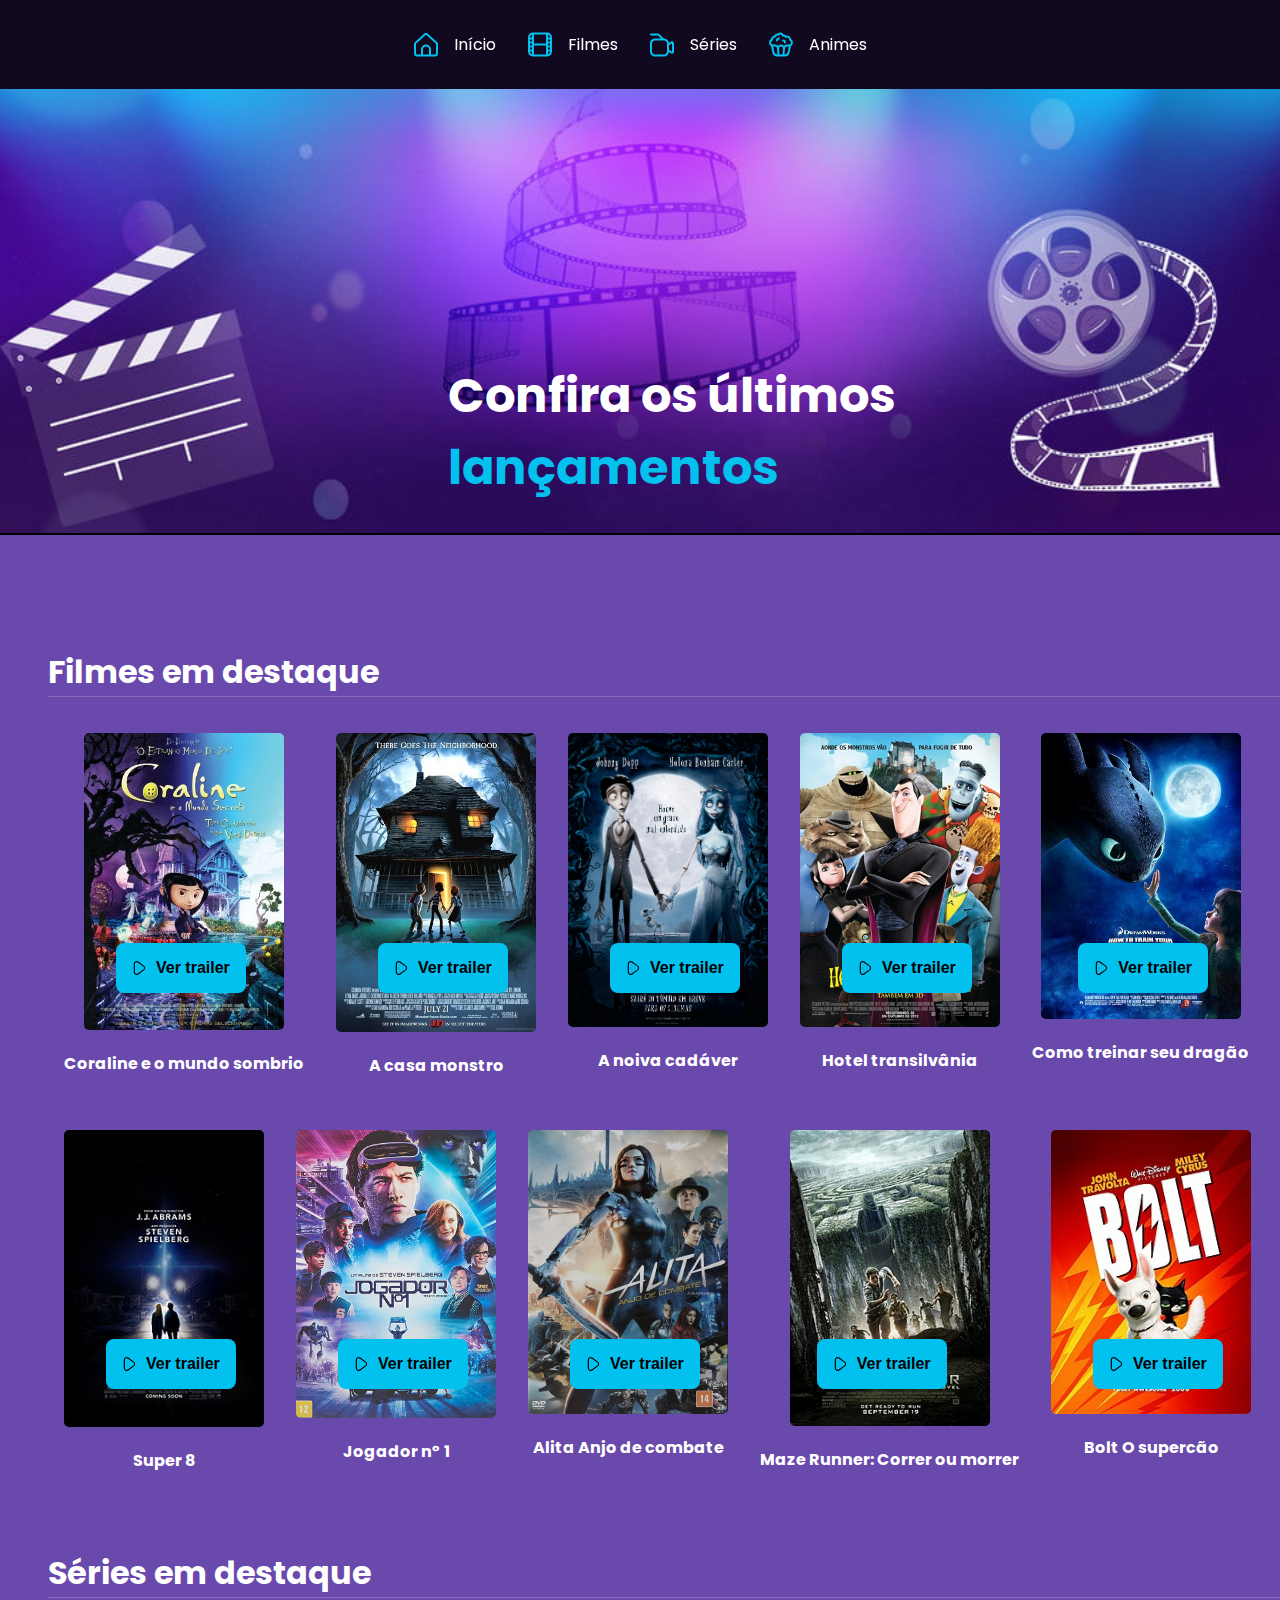
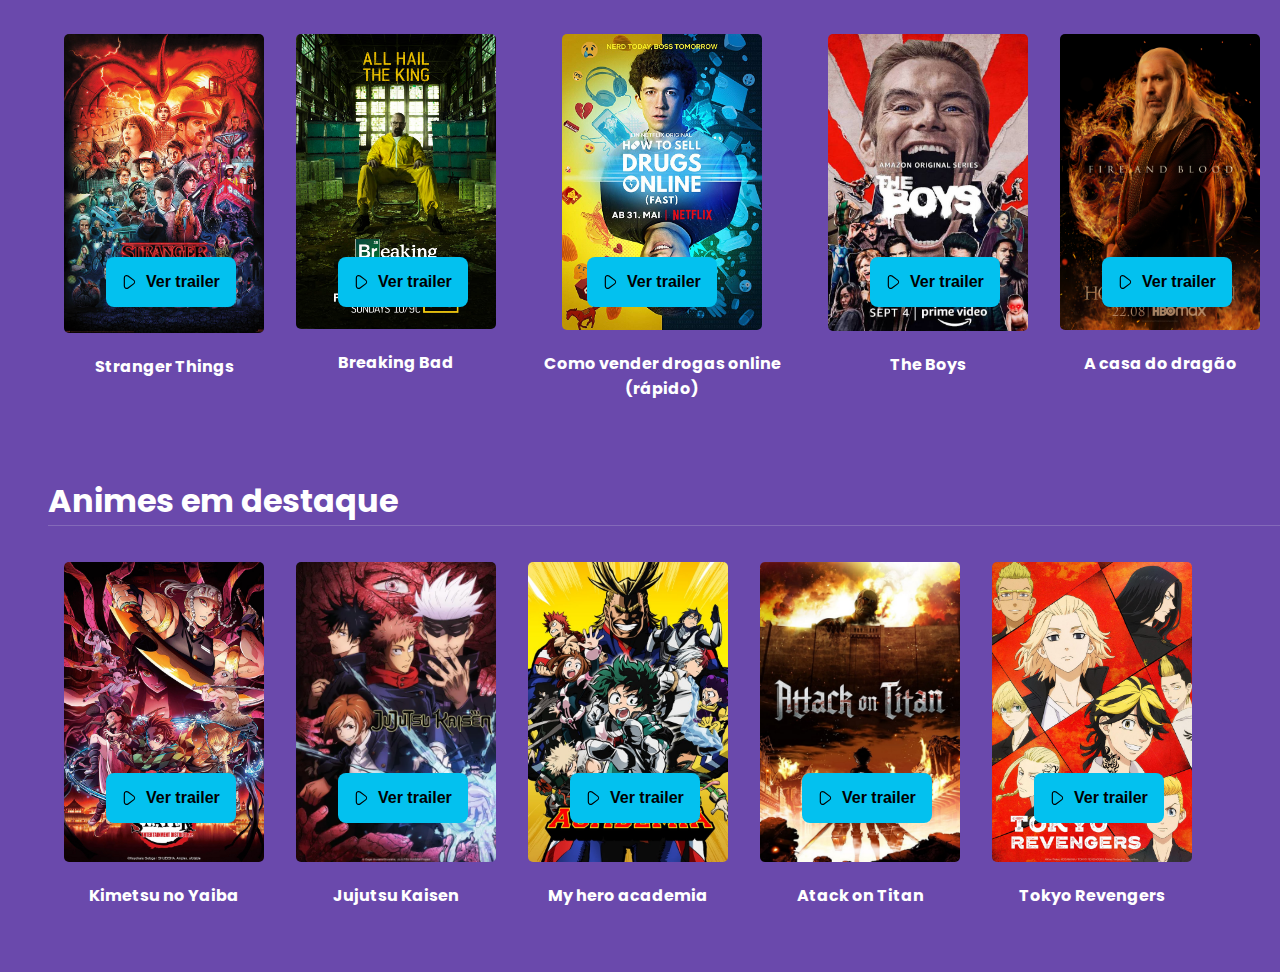
==== Atividade04/index.html @ f8a3d210 "Add files via upload" ====
<!DOCTYPE html>
<html lang="pt-br">
<head>
    <link rel="preconnect" href="https://fonts.gstatic.com" crossorigin>
    <link href="https://fonts.googleapis.com/css2?family=Poppins:wght@400;700&display=swap" rel="stylesheet">
    <meta charset="UTF-8">
    <meta http-equiv="X-UA-Compatible" content="IE=edge">
    <meta name="viewport" content="width=device-width, initial-scale=1.0">
    <title>Netcine</title>
    <link rel="shortcut icon" href="./assets/icons/icon.ico" type="image/x-icon">
    <link rel="stylesheet" href="./style.css">
    <link rel="preconnect" href="https://fonts.googleapis.com">
</head>
<body>
    <header>
        <nav>
            <div class="menu">
                <ul>
                    <li><a href="/"><img src="./assets/icons/casa.svg" alt="">Início</a></li>
                    <li><a href="#movies"><img src="./assets/icons/filme.svg" alt="">Filmes</a></li>
                    <li><a href="#series"><img src="./assets/icons/serie.svg" alt="">Séries</a></li>
                    <li><a href="#animes"><img src="./assets/icons/pipoca.svg" alt="">Animes</a></li>
                    
                    
                    
                </ul>
            </div>
        </nav>
    </header>

    <div class="banner">
        <img src="assets/banner.jpg" alt="Banner do site">
        <h1>Confira os últimos <span>lançamentos</span></h1>
    </div>

    <main>
        <section id="movies">
            <div class="section-header">
                <h2>Filmes em destaque</h2>

                <button><img src="assets/icons/mais.svg" alt=""><a href="#">Ver mais</a></button>
    
            </div>
        
            <div class="box-content">

                <div class="card">
                    <img src="./assets/movies/coraline.jpg" alt="Banner do filme Coraline">
                    <button><a target="_blank" href="https://www.youtube.com/watch?v=m9bOpeuvNwY"><img src="./assets/icons/play.svg" alt="">Ver trailer</a></button>
                    <h3>Coraline e o mundo sombrio</h3>
                </div>

                <div class="card">
                    <img src="./assets/movies/mhouse.jpg" alt="Banner do filme A casa monstro">
                    <button><a target="_blank" href="https://youtu.be/yB9vThNAIjs"><img src="./assets/icons/play.svg" alt="">Ver trailer</a></button>
                    <h3>A casa monstro </h3>
                </div>

                <div class="card">
                    <img src="./assets/movies/cbride.png" alt="Banner do filme A noiva cadáver">
                    <button><a target="_blank" href="https://youtu.be/AGACeWVdFqo"><img src="./assets/icons/play.svg" alt="">Ver trailer</a></button>
                    <h3>A noiva cadáver </h3>
                </div>

                <div class="card">
                    <img src="./assets/movies/htrans.jpg" alt="Banner do filme Hotel transilvânia">
                    <button><a target="_blank" href="https://www.youtube.com/watch?v=WtyiO4ZpbmM"><img src="./assets/icons/play.svg" alt="">Ver trailer</a></button>
                    <h3>Hotel transilvânia</h3>
                </div>

                <div class="card">
                    <img src="./assets/movies/jack.jpg" alt="Banner do filme Hotel transilvânia">
                    <button><a target="_blank" href="https://www.youtube.com/watch?v=uv1V9BOb2M8"><img src="./assets/icons/play.svg" alt="">Ver trailer</a></button>
                    <h3>Como treinar seu dragão</h3>
                </div>
                
            </div>

            <div class="box-content">

                <div class="card">
                    <img src="./assets/movies/sEight.jpg" alt="Banner do filme Super 8">
                    <button><a target="_blank" href="https://www.youtube.com/watch?v=HDngtvkn8qk"><img src="./assets/icons/play.svg" alt="">Ver trailer</a></button>
                    <h3>Super 8</h3>
                </div>

                <div class="card">
                    <img src="./assets/movies/playerone.jpg" alt="Banner do filme Jogador n°1">
                    <button><a target="_blank" href="https://www.youtube.com/watch?v=yulwIjJ-C4Q"><img src="./assets/icons/play.svg" alt="">Ver trailer</a></button>
                    <h3>Jogador n° 1</h3>
                </div>

                <div class="card">
                    <img src="./assets/movies/alita.jpg" alt="Banner do filme Alita Anjo de combate">
                    <button><a target="_blank" href="https://www.youtube.com/watch?v=LF4YKGmOY6A"><img src="./assets/icons/play.svg" alt="">Ver trailer</a></button>
                    <h3>Alita Anjo de combate</h3>
                </div>

                <div class="card">
                    <img src="./assets/movies/maze.jpg" alt="Banner do filme Hotel transilvânia">
                    <button><a target="_blank" href="https://www.youtube.com/watch?v=ql4epTOWdNg"><img src="./assets/icons/play.svg" alt="">Ver trailer</a></button>
                    <h3>Maze Runner: Correr ou morrer</h3>
                </div>

                <div class="card">
                    <img src="./assets/movies/bolt.jpg" alt="Banner do filme Hotel transilvânia">
                    <button><a target="_blank" href="https://www.youtube.com/watch?v=Pj0a7GkMH3w"><img src="./assets/icons/play.svg" alt="">Ver trailer</a></button>
                    <h3>Bolt O supercão</h3>
                </div>
                
            </div>

            
        </section>

        <section id="animes">
            <div class="section-header">
                <h2>Séries em destaque</h2>

                <button><img src="assets/icons/mais.svg" alt=""><a href="#">Ver mais</a></button>
    
            </div>
        
            <div class="box-content">

                <div class="card">
                    <img src="./assets/series/things.jpg" alt="Banner da série Stranger Things">
                    <button><a target="_blank" href="https://www.youtube.com/watch?v=sBEvEcpnG7k"><img src="./assets/icons/play.svg" alt="">Ver trailer</a></button>
                    <h3>Stranger Things</h3>
                </div>

                <div class="card">
                    <img src="./assets/series/bad.jpg" alt="Banner da  série Breaking Bad">
                    <button><a target="_blank" href="https://www.youtube.com/watch?v=HhesaQXLuRY"><img src="./assets/icons/play.svg" alt="">Ver trailer</a></button>
                    <h3>Breaking Bad </h3>
                </div>

                <div class="card">
                    <img src="./assets/series/mydrugs.jpg" alt="Banner da série Como vender drogas online (rápido)">
                    <button><a target="_blank" href="https://www.youtube.com/watch?v=jwiCmA5vX-A"><img src="./assets/icons/play.svg" alt="">Ver trailer</a></button>
                    <h3>Como vender drogas online (rápido)</h3>
                </div>

                <div class="card">
                    <img src="./assets/series/theboys.jpg" alt="Banner da série The Boys">
                    <button><a target="_blank" href="https://www.youtube.com/watch?v=43YeHlEOUCw"><img src="./assets/icons/play.svg" alt="">Ver trailer</a></button>
                    <h3>The Boys</h3>
                </div>

                <div class="card">
                    <img src="./assets/series/dragon.jpg" alt="Banner da série A casa do dragão">
                    <button><a target="_blank" href="https://www.youtube.com/watch?v=DotnJ7tTA34"><img src="./assets/icons/play.svg" alt="">Ver trailer</a></button>
                    <h3>A casa do dragão</h3>
                </div>
                
            </div>
            
        </section>

        <section id="series">
            <div class="section-header">
                <h2>Animes em destaque</h2>

                <button><img src="assets/icons/mais.svg" alt=""><a href="#">Ver mais</a></button>
    
            </div>
        
            <div class="box-content">

                <div class="card">
                    <img src="./assets/animes/demon.png" alt="Banner do anime Kimetsu no Yaiba">
                    <button><a target="_blank" href="https://www.youtube.com/watch?v=VQGCKyvzIM4"><img src="./assets/icons/play.svg" alt="">Ver trailer</a></button>
                    <h3>Kimetsu no Yaiba</h3>
                </div>

                <div class="card">
                    <img src="./assets/animes/jujutsu.jpg" alt="Banner do anime Jujutsu Kaisen">
                    <button><a target="_blank" href="https://www.youtube.com/watch?v=ynr6gnyu9NE"><img src="./assets/icons/play.svg" alt="">Ver trailer</a></button>
                    <h3>Jujutsu Kaisen</h3>
                </div>

                <div class="card">
                    <img src="./assets/animes/hero.jpg" alt="Banner do anime My hero academia">
                    <button><a target="_blank" href="https://www.youtube.com/watch?v=3Ec6aZjaZfI"><img src="./assets/icons/play.svg" alt="">Ver trailer</a></button>
                    <h3>My hero academia</h3>
                </div>

                <div class="card">
                    <img src="./assets/animes/titan.jpg" alt="Banner do anime Atack on Titan">
                    <button><a target="_blank" href="https://www.youtube.com/watch?v=TX2Y2m7NoZg"><img src="./assets/icons/play.svg" alt="">Ver trailer</a></button>
                    <h3>Atack on Titan </h3>
                </div>

                <div class="card">
                    <img src="./assets/animes/tokyo.jpg" alt="Banner do anime Tokyo Revengers">
                    <button><a target="_blank" href="https://www.youtube.com/watch?v=2Ny3YIZWQM0"><img src="./assets/icons/play.svg" alt="">Ver trailer</a></button>
                    <h3>Tokyo Revengers</h3>
                </div>
                
            </div>
            
        </section>
    </main>




</body>
</html>
---- Atividade04/style.css ----
* {
    margin: 0;
    padding: 0;
    box-sizing: border-box;
}

:root {
    font-size: 62.5%;
    --header-color: #110920;
    --main-color: #6a49ac;
    --secondary-color: #03c1ef;

}

h2 {
    font-size: 3.2rem;
    color: white;

}

body, html {
    overflow-x: hidden;
    background-color: var(--main-color);
    font-family: 'Poppins', sans-serif;
}

 .menu{
    z-index: 1;
    background-color: var(--header-color);
    padding: 3.2rem 0;
    width: 100%;
    position: fixed;
    top: 0;
    gap: 3.2rem;

    -webkit-box-shadow: 0px 2px 50px 24px rgba(3,193,239,0.52); 
box-shadow: 0px 2px 50px 24px rgba(3,193,239,0.52);
}

.menu img {
    width: 24px;
}

.menu ul {
    justify-content: center;
    list-style-type: none;
    display: flex;
    gap: 3.2rem;
    font-size: 1.6rem;
    color: white;
}

.menu ul li a {
    display: flex;
    gap: 1.6rem;
    justify-content: center;
    text-decoration: none;
    color: white;
    font-weight: normal;

    transition: 200ms;
}

.menu ul li a:hover {
    transform: scale(1.1);
  
}

.banner img{
    width: 100%;
    position: relative;
    border-bottom: 2px solid black;
    
}

.banner h1 {
    width: 60rem;
    color: white;
    font-size: 4.8rem;
    position: absolute;
    
    top: 40%;
    left: 35%;
}

.banner h1 span {
    color: var(--secondary-color)
}

main {
    padding: 4.8rem;
    width: 180vh;
    height: 100%;
}

.section-header {
    margin-top: 6rem;
    border-bottom: 1px solid rgba(233, 233, 233, 0.205);
    display: flex;
    justify-content: space-between;
}

.section-header button {
    align-items: center;
    display: flex;
    gap: 2.4rem;
    color: white;
    background-color: transparent;
    border: none;
    cursor: pointer;

    transition: 200ms;
}

.section-header button:hover {
    transform: scale(1.02);
    filter: brightness(1.2);
}

.section-header button img{
    width: 3rem;
}

.section-header button a{
    font-size: 3.2rem;
    font-weight: bold;
    color: white;
    text-decoration: none;
}

.box-content{
    margin-top: 5.2rem;
    display: flex;
    margin-top: 2rem;
}

.card {
    text-align: center;
    padding: 1.6rem;
    position: relative;
    max-width: 30rem;
}

.card img {
    border-radius: 5px;
    width: 20rem;
}

.card button {
    align-items: center;
    padding: 1.6rem;
    border: none;
    border-radius: 8px;
    background-color: var(--secondary-color);
    position: absolute;
    top: 60%;
    left: 25%;
    cursor: pointer;
}

.card button:hover {
    filter: brightness(1.2);
}

.card button img {
    width: 14px;
}

.card button a {
    display: flex;
    gap: 1rem;
    font-size: 1.6rem;
    font-weight: bold;
    text-decoration: none;
    color: black;
}

.card h3 {
    margin-top: 1.6rem;
    font-size: 1.6rem;
    color: white;
}
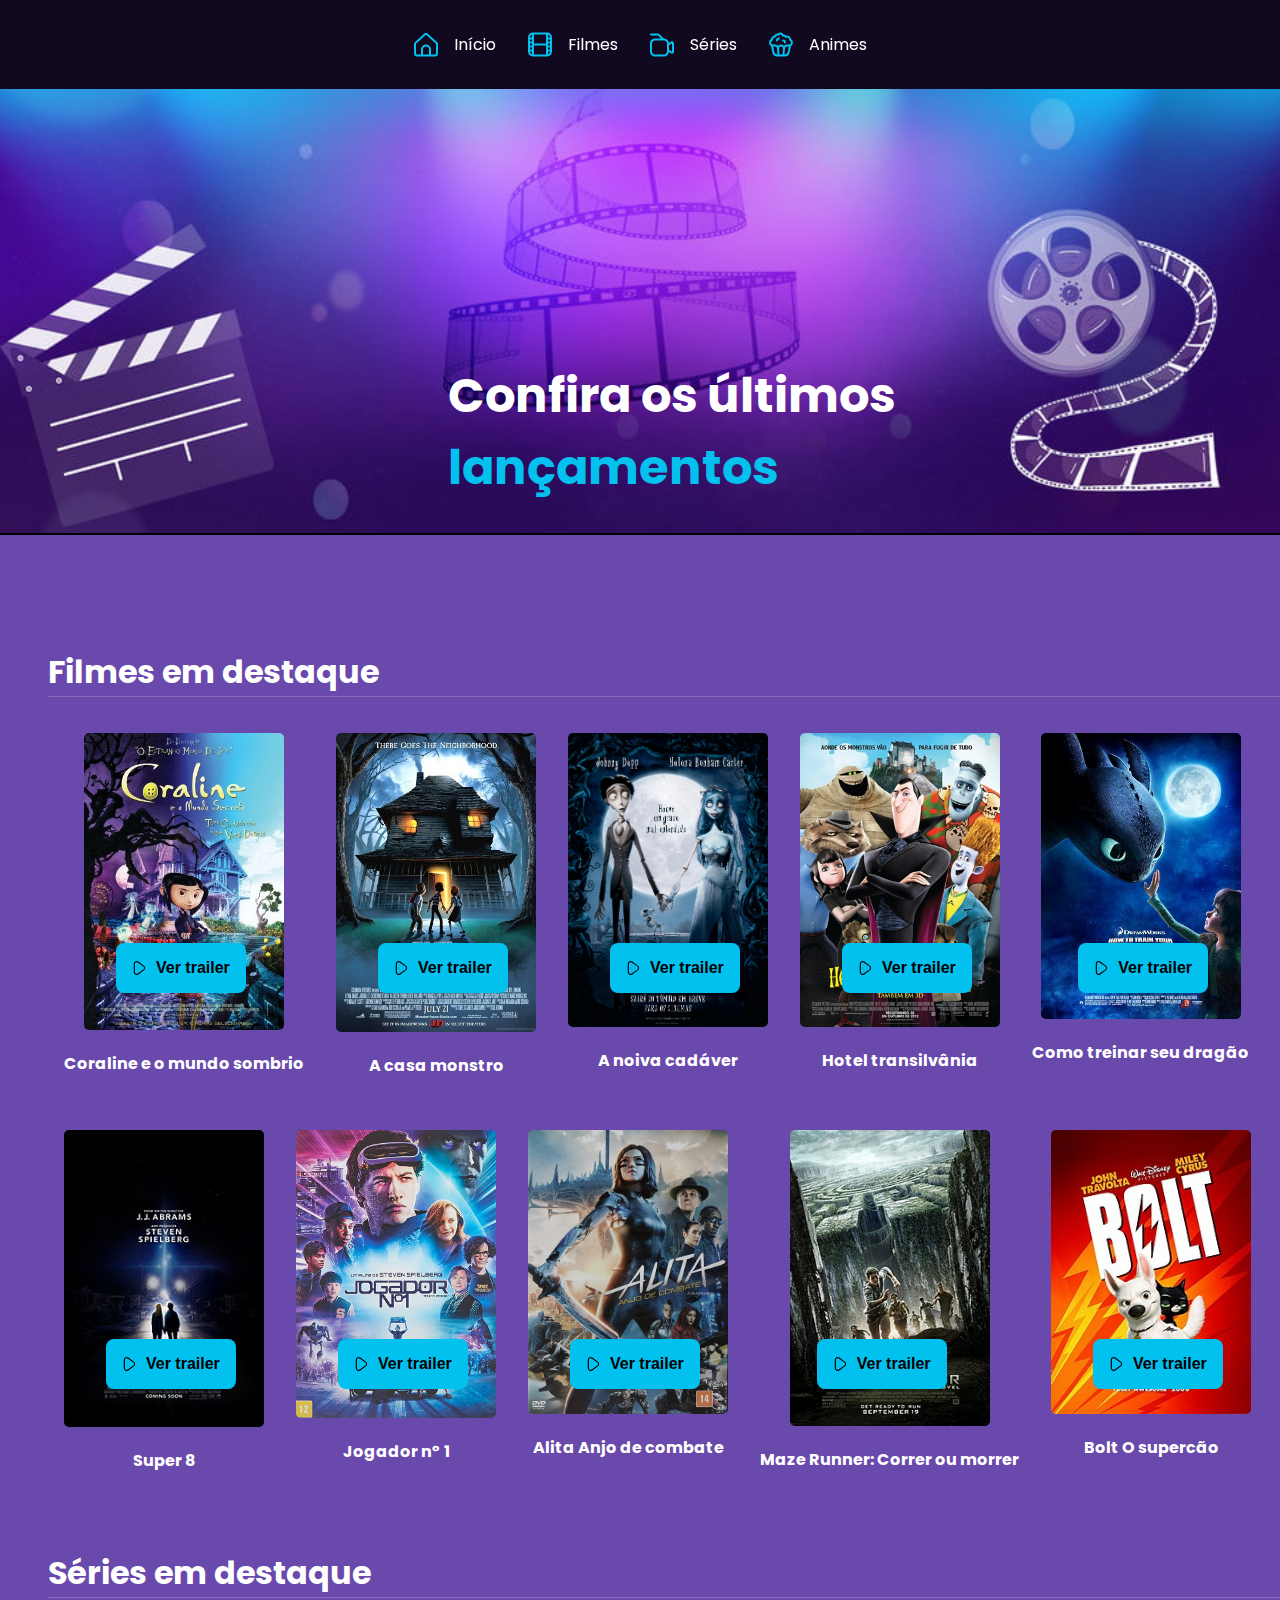
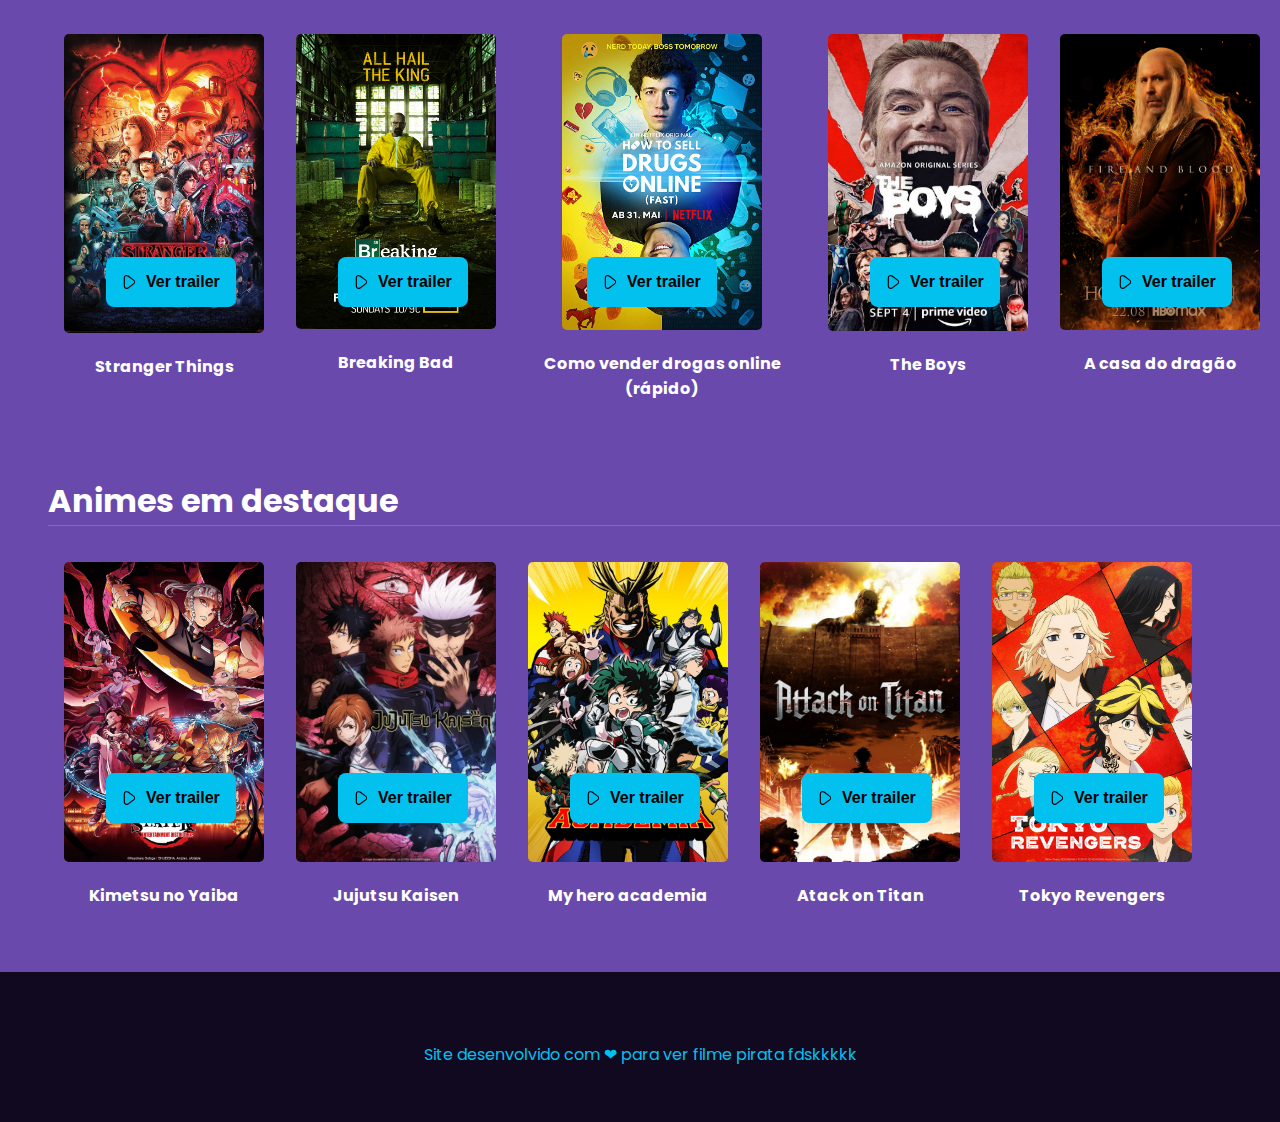
==== commit ad363699: "add footer" ====
--- a/Atividade04/index.html
+++ b/Atividade04/index.html
@@ -29,7 +29,7 @@
     </header>
 
     <div class="banner">
-        <img src="assets/banner.jpg" alt="Banner do site">
+        <img src="./assets/banner.jpg" alt="Banner do site">
         <h1>Confira os últimos <span>lançamentos</span></h1>
     </div>
 
@@ -38,7 +38,7 @@
             <div class="section-header">
                 <h2>Filmes em destaque</h2>
 
-                <button><img src="assets/icons/mais.svg" alt=""><a href="#">Ver mais</a></button>
+                <button><img src="./assets/icons/mais.svg" alt=""><a href="#">Ver mais</a></button>
     
             </div>
         
@@ -117,7 +117,7 @@
             <div class="section-header">
                 <h2>Séries em destaque</h2>
 
-                <button><img src="assets/icons/mais.svg" alt=""><a href="#">Ver mais</a></button>
+                <button><img src="./assets/icons/mais.svg" alt=""><a href="#">Ver mais</a></button>
     
             </div>
         
@@ -161,7 +161,7 @@
             <div class="section-header">
                 <h2>Animes em destaque</h2>
 
-                <button><img src="assets/icons/mais.svg" alt=""><a href="#">Ver mais</a></button>
+                <button><img src="./assets/icons/mais.svg" alt=""><a href="#">Ver mais</a></button>
     
             </div>
         
@@ -202,8 +202,11 @@
         </section>
     </main>
 
-
-
+    <section id="footer">
+        <footer>
+            <p>Site desenvolvido com ❤ para ver filme pirata fdskkkkk</p>
+        </footer>
+    </section>
 
 </body>
-</html>+</html>
--- a/Atividade04/style.css
+++ b/Atividade04/style.css
@@ -180,3 +180,52 @@
     font-size: 1.6rem;
     color: white;
 }
+
+#footer {
+    
+    height: 15rem;
+    background-color: var(--header-color);
+}
+
+#footer p {
+    padding-top: 7rem;
+    text-align: center;
+    font-size: 1.6rem;
+    color: var(--secondary-color)
+}
+
+
+@media (max-width: 750px) {
+    nav ul {
+        display: flex;
+        flex-direction: column;
+        gap: 1rem
+    }
+    main .box-content{
+        display: flex;
+        flex-direction: column;
+        max-width: 40rem;
+        padding: 0 5rem;
+    }
+
+    .banner h1 {
+        display: none;
+    }
+
+
+    h1 {
+        font-size: 1.6rem;
+    }
+
+    footer {
+        max-width: 40rem;
+    }
+
+}
+
+@media (max-width: 500px) {
+    main .box-content{
+        max-width: 30rem;
+        padding: 0 5rem;
+    }
+}